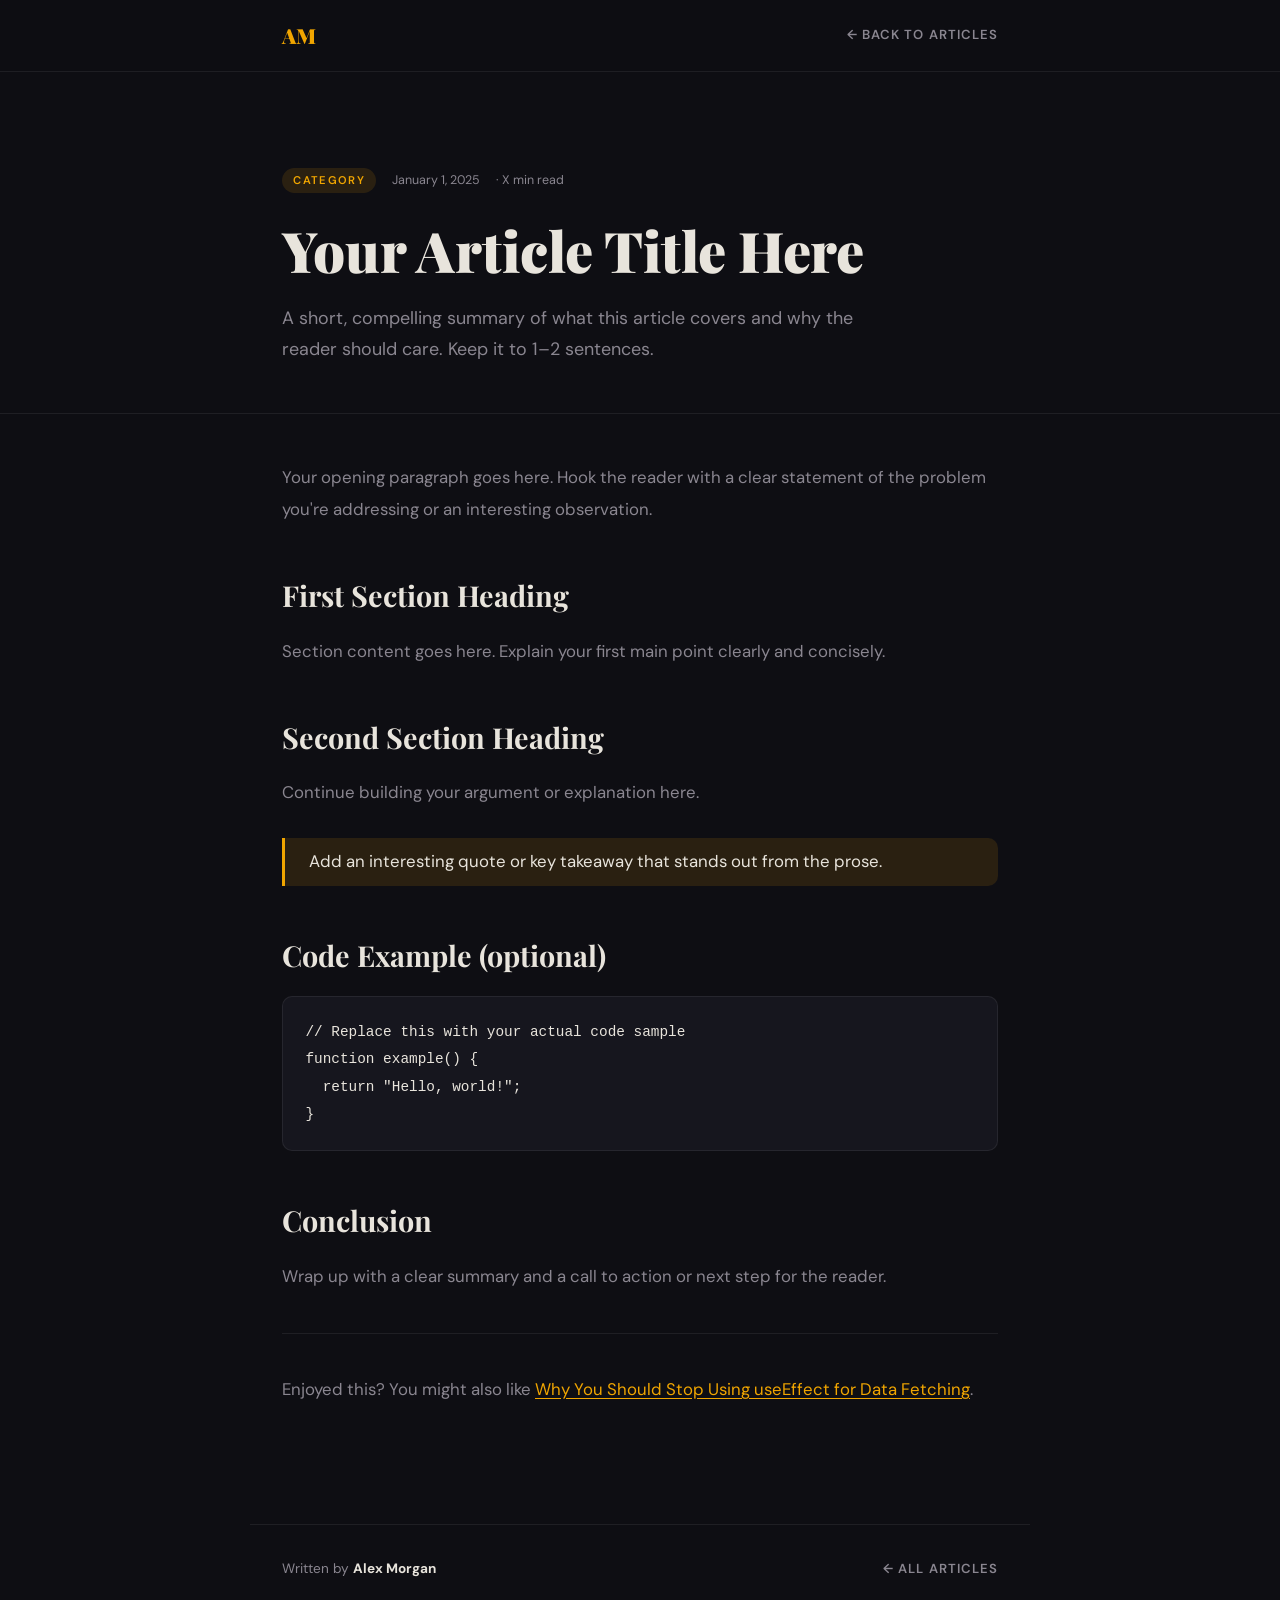
==== articles/article-template.html @ d63a8e04 "Add files via upload" ====
<!DOCTYPE html>
<html lang="en">
<head>
  <meta charset="UTF-8" />
  <meta name="viewport" content="width=device-width, initial-scale=1.0" />

  <!-- ============================================================
       HOW TO ADD A NEW ARTICLE
       ============================================================
       1. Copy this file into /articles/ and rename it (e.g., article3.html)
       2. Find every comment that says REPLACE and update the content
       3. Write your article body inside the <article class="article-body"> tag
          below — standard HTML tags are all styled: h2, h3, p, ul, ol,
          blockquote, code, pre, hr, a
       4. Go to index.html, scroll to the "ARTICLES" section, and copy
          one of the existing <a class="article-item"> blocks, then update:
          - href="articles/article3.html"
          - The <time> date
          - The .article-tag category
          - The .article-title text
          - The .article-summary text
       5. Done — no build step required!
       ============================================================ -->

  <!-- REPLACE: "Your Article Title Here" with the real title -->
  <title>Your Article Title Here — Alex Morgan</title>

  <link rel="preconnect" href="https://fonts.googleapis.com" />
  <link rel="preconnect" href="https://fonts.gstatic.com" crossorigin />
  <link href="https://fonts.googleapis.com/css2?family=Playfair+Display:ital,wght@0,700;0,900;1,700&family=DM+Sans:wght@300;400;500;600&display=swap" rel="stylesheet" />

  <!-- Path goes up one level to reach style.css — don't change this -->
  <link rel="stylesheet" href="../style.css" />
</head>
<body class="article-page-body">

  <!-- ==================== NAV ==================== -->
  <header class="article-page-nav">
    <div class="nav-inner-simple">
      <!-- REPLACE: Your initials or name -->
      <a href="../index.html" class="nav-logo" style="font-family:var(--font-display);font-size:1.3rem;font-weight:900;color:var(--accent);">AM</a>
      <a href="../index.html#articles" class="back-link">← Back to Articles</a>
    </div>
  </header>

  <!-- ==================== HERO ==================== -->
  <div class="article-hero">
    <div class="article-hero-inner">
      <div class="article-meta-bar">
        <!-- REPLACE: Category label -->
        <span class="article-tag">Category</span>
        <!-- REPLACE: datetime attribute (YYYY-MM-DD) and display date -->
        <time datetime="2025-01-01" style="font-size:0.78rem;color:var(--text-muted);">January 1, 2025</time>
        <!-- REPLACE: Estimated read time -->
        <span style="font-size:0.78rem;color:var(--text-muted);">· X min read</span>
      </div>

      <!-- REPLACE: Full article title -->
      <h1 class="article-page-title">
        Your Article Title Here
      </h1>

      <!-- REPLACE: One or two sentence subtitle / deck -->
      <p class="article-subtitle">
        A short, compelling summary of what this article covers and why the reader
        should care. Keep it to 1–2 sentences.
      </p>
    </div>
  </div>

  <!-- ==================== ARTICLE BODY ==================== -->
  <!--
    Write your article below using standard HTML.
    Available styled elements:
      <h2>          Section heading
      <h3>          Sub-heading
      <p>           Paragraph
      <ul>/<ol>     Bullet / numbered list (use <li> items)
      <blockquote>  Pull quote
      <code>        Inline code
      <pre><code>   Code block
      <hr>          Horizontal divider
      <a href="">   Inline link (styled in amber)
      <strong>      Bold text
      <em>          Italic text
  -->
  <article class="article-body">

    <p>
      Your opening paragraph goes here. Hook the reader with a clear statement of
      the problem you're addressing or an interesting observation.
    </p>

    <h2>First Section Heading</h2>

    <p>
      Section content goes here. Explain your first main point clearly and concisely.
    </p>

    <h2>Second Section Heading</h2>

    <p>
      Continue building your argument or explanation here.
    </p>

    <blockquote>
      <p>
        Add an interesting quote or key takeaway that stands out from the prose.
      </p>
    </blockquote>

    <h2>Code Example (optional)</h2>

    <pre><code>// Replace this with your actual code sample
function example() {
  return "Hello, world!";
}</code></pre>

    <h2>Conclusion</h2>

    <p>
      Wrap up with a clear summary and a call to action or next step for the reader.
    </p>

    <hr />

    <p>
      <!-- Optional: Link to related resources or follow-up reading -->
      Enjoyed this? You might also like
      <a href="article1.html">Why You Should Stop Using useEffect for Data Fetching</a>.
    </p>

  </article>

  <!-- ==================== FOOTER ==================== -->
  <footer class="article-footer">
    <!-- REPLACE: Your name -->
    <span style="font-size:0.85rem;color:var(--text-muted);">Written by <strong style="color:var(--text);">Alex Morgan</strong></span>
    <a href="../index.html#articles" class="back-link">← All Articles</a>
  </footer>

</body>
</html>
---- style.css ----
/* ============================================================
   PORTFOLIO — style.css
   Dark editorial aesthetic: charcoal + amber gold
   ============================================================ */

/* ============================================================
   CSS VARIABLES — Edit these to retheme the whole site
   ============================================================ */
:root {
  /* Colors */
  --bg:          #0e0e13;        /* Main dark background */
  --bg-card:     #16161e;        /* Card / panel background */
  --bg-elevated: #1e1e28;        /* Slightly lighter surface */
  --border:      rgba(255,255,255,0.07);
  --accent:      #f0a500;        /* Amber gold accent — change this to rebrand */
  --accent-dim:  rgba(240,165,0,0.12);
  --text:        #e8e4dc;        /* Primary text */
  --text-muted:  #8a8690;        /* Secondary / muted text */
  --text-dark:   #0e0e13;        /* Text on accent background */

  /* Typography */
  --font-display: 'Playfair Display', Georgia, serif;
  --font-body:    'DM Sans', system-ui, sans-serif;

  /* Spacing */
  --section-gap: 9rem;
  --container:   1160px;
  --radius:      10px;
  --radius-lg:   18px;

  /* Transition */
  --ease:        cubic-bezier(.25,.46,.45,.94);
  --transition:  0.28s var(--ease);
}

/* ============================================================
   RESET & BASE
   ============================================================ */
*, *::before, *::after { box-sizing: border-box; margin: 0; padding: 0; }

html {
  scroll-behavior: smooth;
  font-size: 16px;
  -webkit-font-smoothing: antialiased;
}

body {
  background: var(--bg);
  color: var(--text);
  font-family: var(--font-body);
  font-weight: 400;
  line-height: 1.7;
  overflow-x: hidden;
  cursor: none; /* custom cursor on desktop */
}

@media (pointer: coarse) {
  body { cursor: auto; }
}

img { display: block; max-width: 100%; }
a { color: inherit; text-decoration: none; }
ul { list-style: none; }
button { cursor: pointer; font-family: inherit; }
input, textarea {
  font-family: var(--font-body);
  font-size: 1rem;
}

/* ============================================================
   NOISE OVERLAY
   ============================================================ */
.noise-overlay {
  position: fixed;
  inset: 0;
  pointer-events: none;
  z-index: 9999;
  opacity: 0.025;
  background-image: url("data:image/svg+xml,%3Csvg viewBox='0 0 256 256' xmlns='http://www.w3.org/2000/svg'%3E%3Cfilter id='noise'%3E%3CfeTurbulence type='fractalNoise' baseFrequency='0.9' numOctaves='4' stitchTiles='stitch'/%3E%3C/filter%3E%3Crect width='100%25' height='100%25' filter='url(%23noise)'/%3E%3C/svg%3E");
  background-repeat: repeat;
  background-size: 128px;
}

/* ============================================================
   CUSTOM CURSOR
   ============================================================ */
.cursor-dot {
  position: fixed;
  width: 10px;
  height: 10px;
  background: var(--accent);
  border-radius: 50%;
  pointer-events: none;
  z-index: 10000;
  transform: translate(-50%, -50%);
  transition: width .2s var(--ease), height .2s var(--ease), background .2s var(--ease);
  mix-blend-mode: difference;
}

.cursor-dot.hovering {
  width: 28px;
  height: 28px;
  background: rgba(240,165,0,0.4);
}

/* ============================================================
   LAYOUT HELPERS
   ============================================================ */
.container {
  max-width: var(--container);
  margin: 0 auto;
  padding: 0 2rem;
}

.section {
  padding: var(--section-gap) 0;
  position: relative;
}

/* Divider line between sections */
.section::before {
  content: '';
  display: block;
  width: 100%;
  height: 1px;
  background: var(--border);
  margin-bottom: var(--section-gap);
}

/* ============================================================
   SECTION HEADERS (shared styles)
   ============================================================ */
.section-num {
  display: block;
  font-family: var(--font-body);
  font-size: 0.72rem;
  font-weight: 600;
  letter-spacing: 0.22em;
  color: var(--accent);
  text-transform: uppercase;
  margin-bottom: 0.6rem;
}

.section-heading {
  font-family: var(--font-display);
  font-size: clamp(2.4rem, 5vw, 4rem);
  font-weight: 900;
  line-height: 1.05;
  color: var(--text);
}

.section-header {
  margin-bottom: 4rem;
}

/* ============================================================
   BUTTONS
   ============================================================ */
.btn {
  display: inline-flex;
  align-items: center;
  gap: 0.5rem;
  padding: 0.85rem 2rem;
  border-radius: 3px;
  font-size: 0.9rem;
  font-weight: 600;
  letter-spacing: 0.06em;
  text-transform: uppercase;
  transition: all var(--transition);
  border: 2px solid transparent;
  white-space: nowrap;
}

.btn-primary {
  background: var(--accent);
  color: var(--text-dark);
  border-color: var(--accent);
}

.btn-primary:hover {
  background: transparent;
  color: var(--accent);
  transform: translateY(-2px);
  box-shadow: 0 8px 28px rgba(240,165,0,0.25);
}

.btn-ghost {
  background: transparent;
  color: var(--text);
  border-color: var(--border);
}

.btn-ghost:hover {
  border-color: var(--accent);
  color: var(--accent);
  transform: translateY(-2px);
}

.btn-full { width: 100%; justify-content: center; }

/* ============================================================
   NAVBAR
   ============================================================ */
.navbar {
  position: fixed;
  top: 0;
  left: 0;
  right: 0;
  z-index: 1000;
  padding: 1.4rem 0;
  transition: background var(--transition), padding var(--transition), box-shadow var(--transition);
}

.navbar.scrolled {
  background: rgba(14,14,19,0.92);
  backdrop-filter: blur(16px);
  -webkit-backdrop-filter: blur(16px);
  padding: 1rem 0;
  box-shadow: 0 1px 0 var(--border);
}

.nav-inner {
  display: flex;
  align-items: center;
  justify-content: space-between;
}

.nav-logo {
  font-family: var(--font-display);
  font-size: 1.5rem;
  font-weight: 900;
  color: var(--accent);
  letter-spacing: -0.02em;
}

.nav-links {
  display: flex;
  align-items: center;
  gap: 2.4rem;
}

.nav-links a {
  font-size: 0.85rem;
  font-weight: 500;
  letter-spacing: 0.08em;
  text-transform: uppercase;
  color: var(--text-muted);
  transition: color var(--transition);
  position: relative;
}

.nav-links a::after {
  content: '';
  position: absolute;
  bottom: -4px;
  left: 0;
  width: 0;
  height: 1px;
  background: var(--accent);
  transition: width var(--transition);
}

.nav-links a:hover,
.nav-links a:focus { color: var(--text); }
.nav-links a:hover::after { width: 100%; }

.nav-cta {
  color: var(--accent) !important;
  border: 1px solid var(--accent);
  padding: 0.45rem 1.1rem;
  border-radius: 3px;
  transition: background var(--transition), color var(--transition) !important;
}

.nav-cta:hover {
  background: var(--accent) !important;
  color: var(--text-dark) !important;
}

.nav-cta::after { display: none; }

/* Hamburger */
.nav-toggle {
  display: none;
  flex-direction: column;
  gap: 5px;
  background: none;
  border: none;
  padding: 0.5rem;
}

.nav-toggle span {
  display: block;
  width: 24px;
  height: 2px;
  background: var(--text);
  transition: all var(--transition);
  transform-origin: center;
}

.nav-toggle.open span:nth-child(1) { transform: translateY(7px) rotate(45deg); }
.nav-toggle.open span:nth-child(2) { opacity: 0; transform: scaleX(0); }
.nav-toggle.open span:nth-child(3) { transform: translateY(-7px) rotate(-45deg); }

/* ============================================================
   HERO
   ============================================================ */
.hero {
  min-height: 100svh;
  display: flex;
  align-items: center;
  position: relative;
  overflow: hidden;
  padding-top: 7rem;
}

.hero-bg-text {
  position: absolute;
  top: 50%;
  right: -2%;
  transform: translateY(-50%);
  font-family: var(--font-display);
  font-size: clamp(6rem, 18vw, 20rem);
  font-weight: 900;
  color: transparent;
  -webkit-text-stroke: 1px rgba(255,255,255,0.03);
  user-select: none;
  line-height: 1;
  pointer-events: none;
}

.hero-content {
  position: relative;
  z-index: 1;
  max-width: 820px;
}

.hero-label {
  display: flex;
  align-items: center;
  gap: 0.8rem;
  font-size: 0.78rem;
  font-weight: 600;
  letter-spacing: 0.2em;
  text-transform: uppercase;
  color: var(--text-muted);
  margin-bottom: 1.6rem;
}

.label-line {
  display: inline-block;
  width: 2.5rem;
  height: 1px;
  background: var(--accent);
}

.hero-name {
  font-family: var(--font-display);
  font-size: clamp(3.8rem, 9vw, 8rem);
  font-weight: 900;
  line-height: 0.95;
  letter-spacing: -0.025em;
  color: var(--text);
  margin-bottom: 1.8rem;
}

.hero-name em {
  font-style: italic;
  color: var(--accent);
}

.hero-tagline {
  font-size: clamp(1rem, 2vw, 1.2rem);
  color: var(--text-muted);
  max-width: 520px;
  margin-bottom: 2.8rem;
  font-weight: 300;
  line-height: 1.8;
}

.hero-actions {
  display: flex;
  gap: 1rem;
  flex-wrap: wrap;
}

.hero-scroll-hint {
  position: absolute;
  bottom: 2.5rem;
  left: 50%;
  transform: translateX(-50%);
  display: flex;
  flex-direction: column;
  align-items: center;
  gap: 0.6rem;
  font-size: 0.7rem;
  letter-spacing: 0.2em;
  text-transform: uppercase;
  color: var(--text-muted);
}

.scroll-line {
  width: 1px;
  height: 3rem;
  background: linear-gradient(to bottom, var(--accent), transparent);
  animation: scrollLine 1.8s ease-in-out infinite;
}

@keyframes scrollLine {
  0%   { transform: scaleY(0); transform-origin: top; }
  50%  { transform: scaleY(1); transform-origin: top; }
  51%  { transform: scaleY(1); transform-origin: bottom; }
  100% { transform: scaleY(0); transform-origin: bottom; }
}

/* ============================================================
   ABOUT
   ============================================================ */
.about-grid {
  display: grid;
  grid-template-columns: 240px 1fr;
  gap: 4rem;
  align-items: start;
}

.section-label-col {
  position: sticky;
  top: 6rem;
}

.about-bio {
  font-size: 1.08rem;
  color: var(--text-muted);
  line-height: 1.9;
  margin-bottom: 1.4rem;
}

.skills-section {
  margin-top: 2.8rem;
}

.skills-title {
  font-size: 0.72rem;
  font-weight: 600;
  letter-spacing: 0.22em;
  text-transform: uppercase;
  color: var(--accent);
  margin-bottom: 1.2rem;
}

.skills-grid {
  display: flex;
  flex-wrap: wrap;
  gap: 0.6rem;
}

.skill-tag {
  padding: 0.4rem 1rem;
  border: 1px solid var(--border);
  border-radius: 2px;
  font-size: 0.82rem;
  font-weight: 500;
  color: var(--text-muted);
  transition: all var(--transition);
  background: var(--bg-card);
}

.skill-tag:hover {
  border-color: var(--accent);
  color: var(--accent);
  background: var(--accent-dim);
}

/* ============================================================
   PROJECTS
   ============================================================ */
.projects-grid {
  display: grid;
  grid-template-columns: repeat(2, 1fr);
  gap: 1.5px;
  border: 1.5px solid var(--border);
  border-radius: var(--radius-lg);
  overflow: hidden;
  background: var(--border);
}

.project-card {
  background: var(--bg-card);
  padding: 2.4rem;
  display: flex;
  flex-direction: column;
  gap: 1rem;
  transition: background var(--transition);
}

.project-card:hover {
  background: var(--bg-elevated);
}

.card-top {
  display: flex;
  align-items: center;
  justify-content: space-between;
  margin-bottom: 0.2rem;
}

.card-index {
  font-size: 0.7rem;
  font-weight: 700;
  letter-spacing: 0.2em;
  color: var(--accent);
}

.card-category {
  font-size: 0.72rem;
  font-weight: 500;
  letter-spacing: 0.1em;
  text-transform: uppercase;
  color: var(--text-muted);
  background: var(--bg-elevated);
  padding: 0.25rem 0.7rem;
  border-radius: 100px;
  border: 1px solid var(--border);
}

.card-title {
  font-family: var(--font-display);
  font-size: 1.4rem;
  font-weight: 700;
  line-height: 1.2;
  color: var(--text);
}

.card-desc {
  font-size: 0.9rem;
  color: var(--text-muted);
  line-height: 1.75;
  flex: 1;
}

.card-tags {
  display: flex;
  gap: 0.5rem;
  flex-wrap: wrap;
}

.card-tags span {
  font-size: 0.75rem;
  color: var(--text-muted);
  background: var(--bg);
  border: 1px solid var(--border);
  border-radius: 2px;
  padding: 0.2rem 0.6rem;
}

.card-link {
  display: inline-flex;
  align-items: center;
  gap: 0.3rem;
  font-size: 0.82rem;
  font-weight: 600;
  letter-spacing: 0.06em;
  text-transform: uppercase;
  color: var(--accent);
  margin-top: auto;
  transition: gap var(--transition);
}

.card-link:hover { gap: 0.6rem; }

.arrow { transition: transform var(--transition); }
.card-link:hover .arrow { transform: translateX(4px); }
.article-item:hover .arrow { transform: translateX(4px); }

/* ============================================================
   ARTICLES
   ============================================================ */
.articles-list {
  display: flex;
  flex-direction: column;
  border-top: 1px solid var(--border);
}

.article-item {
  display: block;
  padding: 2.4rem 0;
  border-bottom: 1px solid var(--border);
  transition: padding var(--transition);
  position: relative;
}

.article-item::before {
  content: '';
  position: absolute;
  left: -2rem;
  top: 0;
  bottom: 0;
  width: 0;
  background: var(--accent-dim);
  transition: width var(--transition);
}

.article-item:hover { padding-left: 1.5rem; }
.article-item:hover::before { width: calc(100% + 4rem); }

.article-meta {
  display: flex;
  align-items: center;
  gap: 1rem;
  margin-bottom: 0.75rem;
}

.article-meta time {
  font-size: 0.78rem;
  color: var(--text-muted);
  letter-spacing: 0.05em;
}

.article-tag {
  font-size: 0.7rem;
  font-weight: 600;
  letter-spacing: 0.12em;
  text-transform: uppercase;
  color: var(--accent);
  background: var(--accent-dim);
  padding: 0.2rem 0.7rem;
  border-radius: 100px;
}

.article-title {
  font-family: var(--font-display);
  font-size: clamp(1.2rem, 2.5vw, 1.6rem);
  font-weight: 700;
  color: var(--text);
  line-height: 1.25;
  margin-bottom: 0.75rem;
  transition: color var(--transition);
  position: relative;
  z-index: 1;
}

.article-item:hover .article-title { color: var(--accent); }

.article-summary {
  font-size: 0.92rem;
  color: var(--text-muted);
  line-height: 1.75;
  max-width: 680px;
  margin-bottom: 1rem;
  position: relative;
  z-index: 1;
}

.article-read-more {
  display: inline-flex;
  align-items: center;
  gap: 0.3rem;
  font-size: 0.8rem;
  font-weight: 600;
  letter-spacing: 0.08em;
  text-transform: uppercase;
  color: var(--accent);
  position: relative;
  z-index: 1;
}

/* ============================================================
   CONTACT
   ============================================================ */
.contact-grid {
  display: grid;
  grid-template-columns: 1fr 1.4fr;
  gap: 6rem;
  align-items: start;
}

.contact-left .section-heading {
  margin-bottom: 1.8rem;
}

.contact-email {
  display: block;
  font-family: var(--font-display);
  font-size: 1.1rem;
  font-style: italic;
  color: var(--accent);
  margin-bottom: 2.4rem;
  transition: opacity var(--transition);
}

.contact-email:hover { opacity: 0.75; }

.social-links {
  display: flex;
  flex-direction: column;
  gap: 1rem;
}

.social-link {
  display: inline-flex;
  align-items: center;
  gap: 0.8rem;
  font-size: 0.88rem;
  font-weight: 500;
  color: var(--text-muted);
  transition: color var(--transition), gap var(--transition);
}

.social-link:hover {
  color: var(--accent);
  gap: 1.1rem;
}

/* Form */
.contact-form {
  display: flex;
  flex-direction: column;
  gap: 1.4rem;
}

.form-group {
  display: flex;
  flex-direction: column;
  gap: 0.5rem;
}

.form-group label {
  font-size: 0.75rem;
  font-weight: 600;
  letter-spacing: 0.14em;
  text-transform: uppercase;
  color: var(--text-muted);
}

.form-group input,
.form-group textarea {
  background: var(--bg-card);
  border: 1px solid var(--border);
  border-radius: var(--radius);
  padding: 0.9rem 1.1rem;
  color: var(--text);
  outline: none;
  resize: vertical;
  transition: border-color var(--transition), box-shadow var(--transition);
}

.form-group input::placeholder,
.form-group textarea::placeholder { color: var(--text-muted); opacity: 0.6; }

.form-group input:focus,
.form-group textarea:focus {
  border-color: var(--accent);
  box-shadow: 0 0 0 3px rgba(240,165,0,0.1);
}

.form-status {
  font-size: 0.85rem;
  text-align: center;
  min-height: 1.4em;
  color: var(--accent);
}

/* ============================================================
   FOOTER
   ============================================================ */
.footer {
  border-top: 1px solid var(--border);
  padding: 2rem 0;
}

.footer-inner {
  display: flex;
  align-items: center;
  justify-content: space-between;
  gap: 1rem;
  flex-wrap: wrap;
}

.footer-logo {
  font-family: var(--font-display);
  font-size: 1.1rem;
  font-weight: 700;
  color: var(--accent);
}

.footer-copy {
  font-size: 0.8rem;
  color: var(--text-muted);
}

.back-to-top {
  display: inline-flex;
  width: 2.4rem;
  height: 2.4rem;
  border-radius: 50%;
  border: 1px solid var(--border);
  align-items: center;
  justify-content: center;
  font-size: 1rem;
  color: var(--text-muted);
  transition: all var(--transition);
}

.back-to-top:hover {
  border-color: var(--accent);
  color: var(--accent);
  transform: translateY(-3px);
}

/* ============================================================
   FADE-IN ANIMATIONS (JS adds .visible class)
   ============================================================ */
.fade-up {
  opacity: 0;
  transform: translateY(32px);
  transition: opacity 0.7s var(--ease), transform 0.7s var(--ease);
}

.fade-up.visible {
  opacity: 1;
  transform: none;
}

/* ============================================================
   ARTICLE PAGE STYLES (used in articles/*.html)
   ============================================================ */
.article-page-body {
  font-family: var(--font-body);
  background: var(--bg);
  color: var(--text);
  -webkit-font-smoothing: antialiased;
}

.article-page-nav {
  position: sticky;
  top: 0;
  z-index: 100;
  background: rgba(14,14,19,0.92);
  backdrop-filter: blur(16px);
  border-bottom: 1px solid var(--border);
  padding: 1.1rem 0;
}

.article-page-nav .nav-inner-simple {
  max-width: 780px;
  margin: 0 auto;
  padding: 0 2rem;
  display: flex;
  align-items: center;
  justify-content: space-between;
}

.back-link {
  display: inline-flex;
  align-items: center;
  gap: 0.5rem;
  font-size: 0.82rem;
  font-weight: 600;
  letter-spacing: 0.08em;
  text-transform: uppercase;
  color: var(--text-muted);
  transition: color var(--transition);
}

.back-link:hover { color: var(--accent); }

.article-hero {
  padding: 6rem 0 3rem;
  border-bottom: 1px solid var(--border);
  margin-bottom: 3rem;
}

.article-hero-inner {
  max-width: 780px;
  margin: 0 auto;
  padding: 0 2rem;
}

.article-meta-bar {
  display: flex;
  align-items: center;
  gap: 1rem;
  margin-bottom: 1.6rem;
}

.article-page-title {
  font-family: var(--font-display);
  font-size: clamp(2rem, 5vw, 3.5rem);
  font-weight: 900;
  line-height: 1.1;
  margin-bottom: 1.4rem;
}

.article-subtitle {
  font-size: 1.12rem;
  color: var(--text-muted);
  line-height: 1.75;
  max-width: 620px;
}

.article-body {
  max-width: 780px;
  margin: 0 auto;
  padding: 0 2rem 6rem;
}

/* Prose styles */
.article-body h2 {
  font-family: var(--font-display);
  font-size: 1.8rem;
  font-weight: 700;
  margin: 2.8rem 0 1rem;
  color: var(--text);
}

.article-body h3 {
  font-family: var(--font-display);
  font-size: 1.3rem;
  font-weight: 700;
  margin: 2rem 0 0.8rem;
  color: var(--text);
}

.article-body p {
  font-size: 1.05rem;
  color: var(--text-muted);
  line-height: 1.9;
  margin-bottom: 1.4rem;
}

.article-body a {
  color: var(--accent);
  text-decoration: underline;
  text-underline-offset: 3px;
}

.article-body ul, .article-body ol {
  padding-left: 1.5rem;
  margin-bottom: 1.4rem;
}

.article-body ul { list-style: disc; }
.article-body ol { list-style: decimal; }

.article-body li {
  font-size: 1.05rem;
  color: var(--text-muted);
  line-height: 1.9;
  margin-bottom: 0.4rem;
}

.article-body code {
  font-family: 'Courier New', monospace;
  font-size: 0.88em;
  background: var(--bg-elevated);
  border: 1px solid var(--border);
  padding: 0.15em 0.4em;
  border-radius: 3px;
  color: var(--accent);
}

.article-body pre {
  background: var(--bg-card);
  border: 1px solid var(--border);
  border-radius: var(--radius);
  padding: 1.4rem;
  overflow-x: auto;
  margin-bottom: 1.4rem;
}

.article-body pre code {
  background: none;
  border: none;
  padding: 0;
  font-size: 0.9rem;
  color: var(--text);
}

.article-body blockquote {
  border-left: 3px solid var(--accent);
  padding: 0.5rem 1.5rem;
  margin: 1.8rem 0;
  background: var(--accent-dim);
  border-radius: 0 var(--radius) var(--radius) 0;
}

.article-body blockquote p { color: var(--text); margin-bottom: 0; }

.article-body hr {
  border: none;
  border-top: 1px solid var(--border);
  margin: 2.5rem 0;
}

.article-footer {
  max-width: 780px;
  margin: 0 auto;
  padding: 2rem 2rem 4rem;
  border-top: 1px solid var(--border);
  display: flex;
  align-items: center;
  justify-content: space-between;
  flex-wrap: wrap;
  gap: 1rem;
}

/* ============================================================
   RESPONSIVE BREAKPOINTS
   ============================================================ */
@media (max-width: 900px) {
  :root { --section-gap: 6rem; }

  .about-grid {
    grid-template-columns: 1fr;
  }

  .section-label-col {
    position: static;
    display: flex;
    align-items: baseline;
    gap: 1rem;
  }

  .projects-grid {
    grid-template-columns: 1fr;
  }

  .contact-grid {
    grid-template-columns: 1fr;
    gap: 3rem;
  }
}

@media (max-width: 700px) {
  .nav-links {
    position: fixed;
    inset: 0;
    background: var(--bg);
    flex-direction: column;
    justify-content: center;
    gap: 2.5rem;
    font-size: 1.2rem;
    transform: translateX(100%);
    transition: transform var(--transition);
    z-index: 999;
  }

  .nav-links.open {
    transform: translateX(0);
  }

  .nav-links a { font-size: 1rem; }

  .nav-toggle {
    display: flex;
    z-index: 1001;
  }

  .hero-name { font-size: clamp(3rem, 12vw, 5rem); }

  .article-item:hover { padding-left: 0; }
  .article-item::before { display: none; }

  .footer-inner {
    flex-direction: column;
    text-align: center;
  }
}
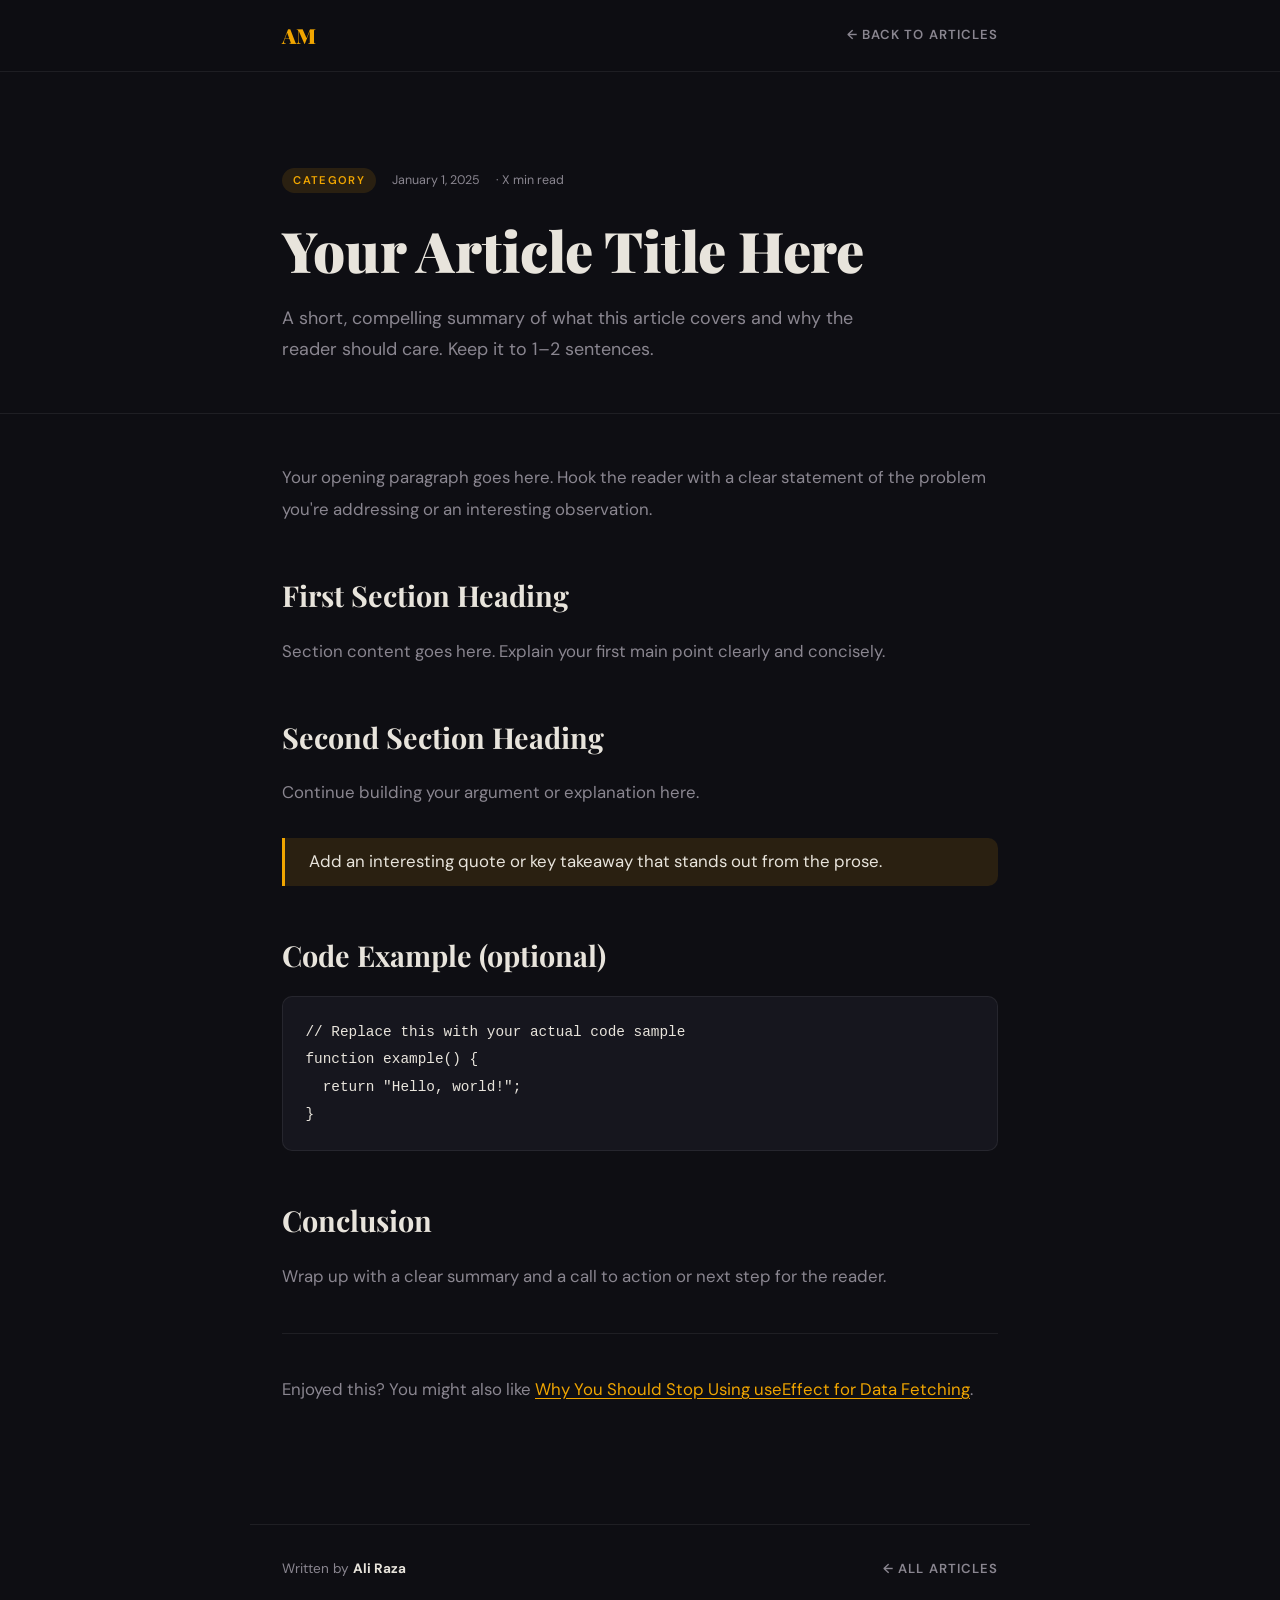
==== commit a01c6fab: "Add files via upload" ====
--- a/articles/article-template.html
+++ b/articles/article-template.html
@@ -23,7 +23,7 @@
        ============================================================ -->
 
   <!-- REPLACE: "Your Article Title Here" with the real title -->
-  <title>Your Article Title Here — Alex Morgan</title>
+  <title>Your Article Title Here — Ali Raza</title>
 
   <link rel="preconnect" href="https://fonts.googleapis.com" />
   <link rel="preconnect" href="https://fonts.gstatic.com" crossorigin />
@@ -135,7 +135,7 @@
   <!-- ==================== FOOTER ==================== -->
   <footer class="article-footer">
     <!-- REPLACE: Your name -->
-    <span style="font-size:0.85rem;color:var(--text-muted);">Written by <strong style="color:var(--text);">Alex Morgan</strong></span>
+    <span style="font-size:0.85rem;color:var(--text-muted);">Written by <strong style="color:var(--text);">Ali Raza</strong></span>
     <a href="../index.html#articles" class="back-link">← All Articles</a>
   </footer>
 
